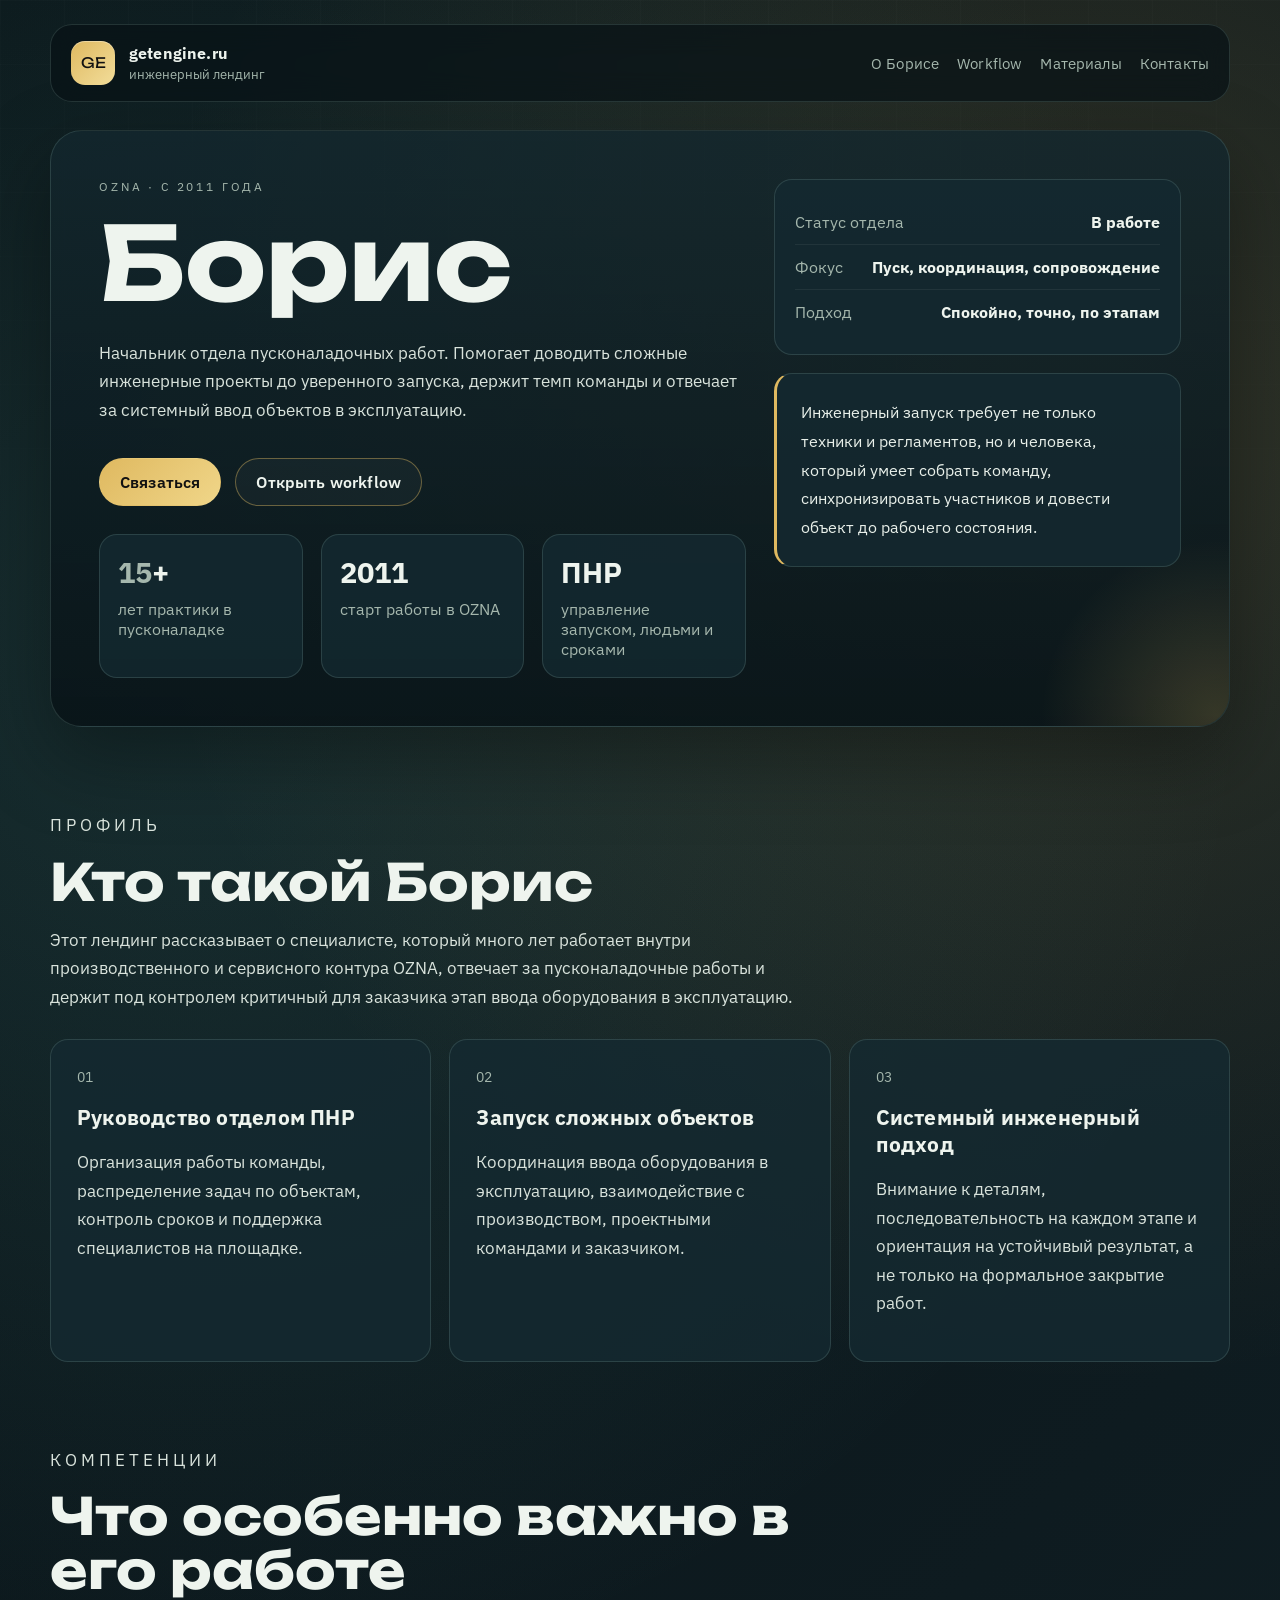
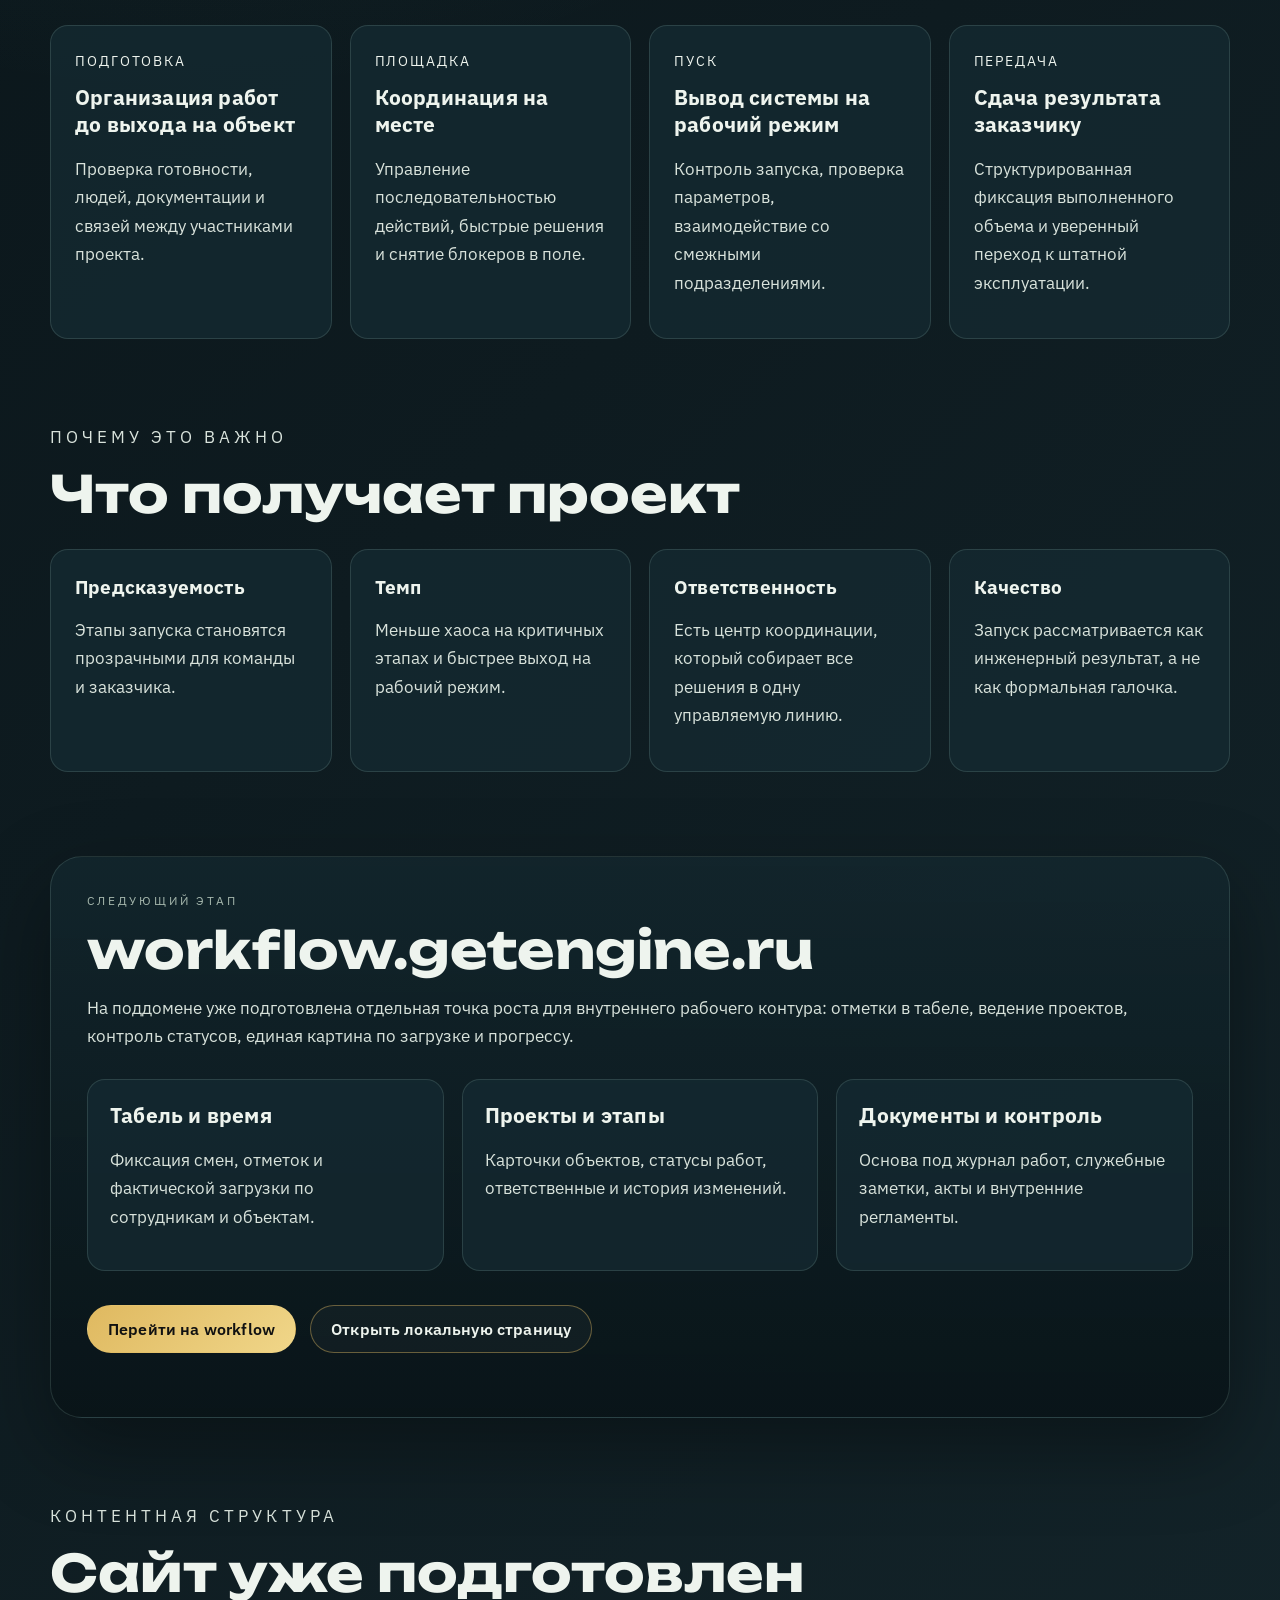
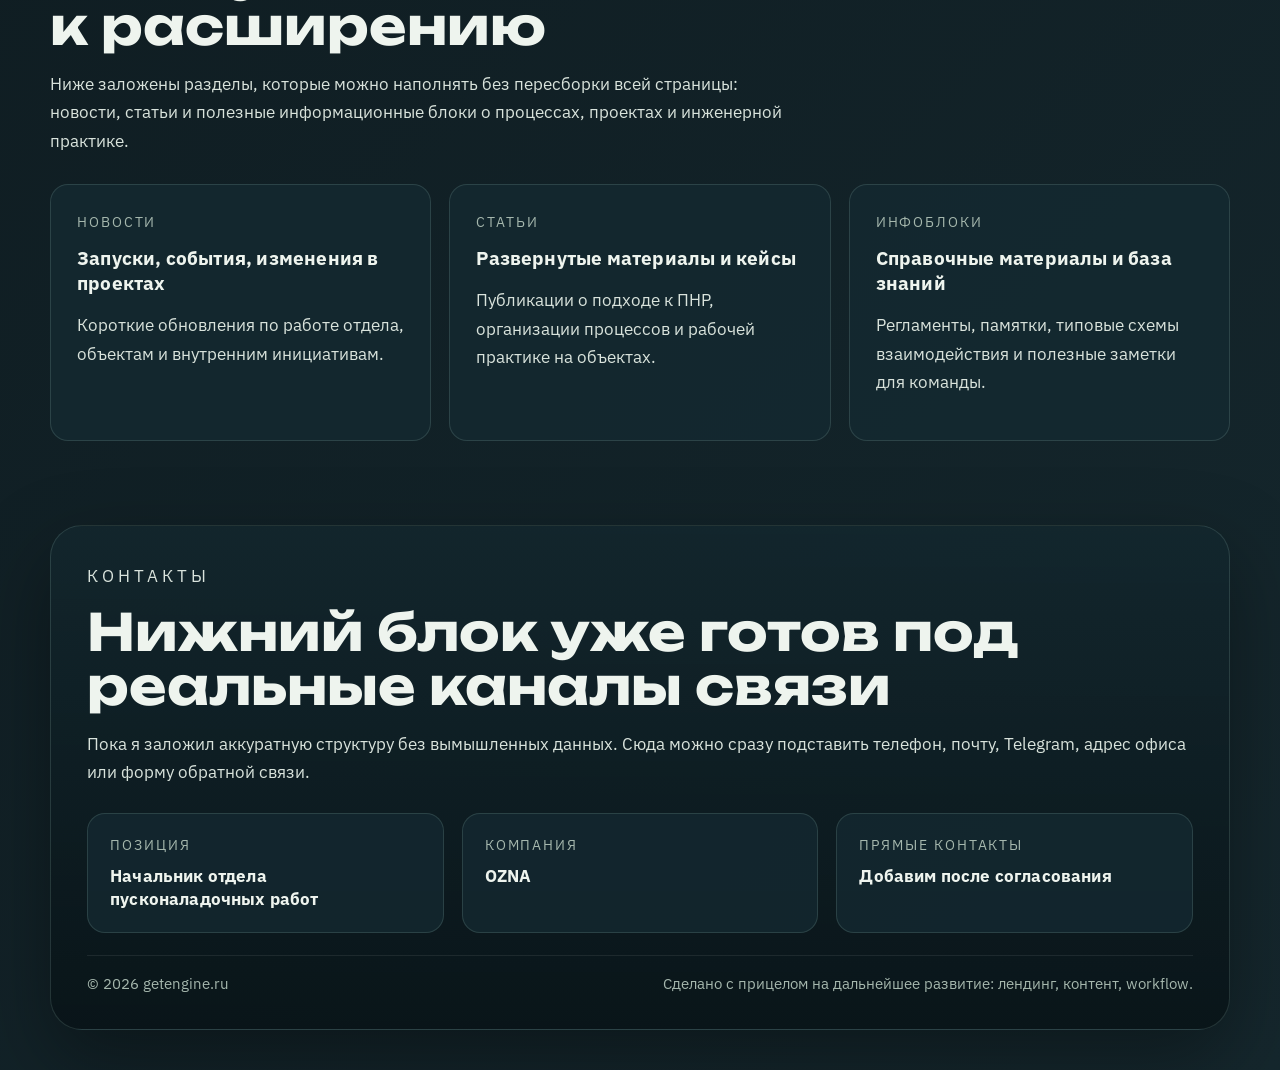
==== index.html @ 5fe5ee93 "Initial landing site for getengine.ru" ====
<!DOCTYPE html>
<html lang="ru">
<head>
  <meta charset="UTF-8">
  <meta name="viewport" content="width=device-width, initial-scale=1.0">
  <title>Борис | Пусконаладочные работы в OZNA</title>
  <meta
    name="description"
    content="Лендинг о Борисе, начальнике отдела пусконаладочных работ OZNA. Опыт с 2011 года, запуск объектов, координация ПНР и развитие цифрового workflow."
  >
  <meta name="theme-color" content="#0c1a1e">
  <link rel="preconnect" href="https://fonts.googleapis.com">
  <link rel="preconnect" href="https://fonts.gstatic.com" crossorigin>
  <link
    href="https://fonts.googleapis.com/css2?family=IBM+Plex+Sans:wght@400;500;600;700&family=Unbounded:wght@500;700&display=swap"
    rel="stylesheet"
  >
  <link rel="stylesheet" href="/styles.css">
</head>
<body>
  <div class="site-shell">
    <header class="topbar">
      <a class="brand" href="#hero">
        <span class="brand-mark">GE</span>
        <span>
          <strong>getengine.ru</strong>
          <small>инженерный лендинг</small>
        </span>
      </a>
      <nav class="topnav">
        <a href="#about">О Борисе</a>
        <a href="#workflow">Workflow</a>
        <a href="#content">Материалы</a>
        <a href="#contacts">Контакты</a>
      </nav>
    </header>

    <main>
      <section class="hero panel" id="hero">
        <div class="hero-copy">
          <p class="eyebrow">OZNA · c 2011 года</p>
          <h1>Борис</h1>
          <p class="hero-lead">
            Начальник отдела пусконаладочных работ. Помогает доводить сложные инженерные проекты
            до уверенного запуска, держит темп команды и отвечает за системный ввод объектов в эксплуатацию.
          </p>
          <div class="hero-actions">
            <a class="button button-primary" href="#contacts">Связаться</a>
            <a class="button button-secondary" href="https://workflow.getengine.ru">Открыть workflow</a>
          </div>
          <div class="hero-meta">
            <article class="stat-card">
              <strong><span data-experience>15</span>+</strong>
              <span>лет практики в пусконаладке</span>
            </article>
            <article class="stat-card">
              <strong>2011</strong>
              <span>старт работы в OZNA</span>
            </article>
            <article class="stat-card">
              <strong>ПНР</strong>
              <span>управление запуском, людьми и сроками</span>
            </article>
          </div>
        </div>

        <aside class="hero-panel">
          <div class="signal-grid">
            <div class="signal-row">
              <span>Статус отдела</span>
              <strong>В работе</strong>
            </div>
            <div class="signal-row">
              <span>Фокус</span>
              <strong>Пуск, координация, сопровождение</strong>
            </div>
            <div class="signal-row">
              <span>Подход</span>
              <strong>Спокойно, точно, по этапам</strong>
            </div>
          </div>

          <div class="quote-card">
            <p>
              Инженерный запуск требует не только техники и регламентов, но и человека, который
              умеет собрать команду, синхронизировать участников и довести объект до рабочего состояния.
            </p>
          </div>
        </aside>
      </section>

      <section class="section" id="about">
        <div class="section-heading reveal">
          <p class="eyebrow">Профиль</p>
          <h2>Кто такой Борис</h2>
          <p>
            Этот лендинг рассказывает о специалисте, который много лет работает внутри производственного
            и сервисного контура OZNA, отвечает за пусконаладочные работы и держит под контролем критичный
            для заказчика этап ввода оборудования в эксплуатацию.
          </p>
        </div>

        <div class="card-grid card-grid-three">
          <article class="feature-card reveal">
            <span class="card-index">01</span>
            <h3>Руководство отделом ПНР</h3>
            <p>
              Организация работы команды, распределение задач по объектам, контроль сроков и поддержка
              специалистов на площадке.
            </p>
          </article>
          <article class="feature-card reveal">
            <span class="card-index">02</span>
            <h3>Запуск сложных объектов</h3>
            <p>
              Координация ввода оборудования в эксплуатацию, взаимодействие с производством, проектными
              командами и заказчиком.
            </p>
          </article>
          <article class="feature-card reveal">
            <span class="card-index">03</span>
            <h3>Системный инженерный подход</h3>
            <p>
              Внимание к деталям, последовательность на каждом этапе и ориентация на устойчивый результат,
              а не только на формальное закрытие работ.
            </p>
          </article>
        </div>
      </section>

      <section class="section section-accent">
        <div class="section-heading reveal">
          <p class="eyebrow">Компетенции</p>
          <h2>Что особенно важно в его работе</h2>
        </div>

        <div class="timeline">
          <article class="timeline-card reveal">
            <span>Подготовка</span>
            <h3>Организация работ до выхода на объект</h3>
            <p>Проверка готовности, людей, документации и связей между участниками проекта.</p>
          </article>
          <article class="timeline-card reveal">
            <span>Площадка</span>
            <h3>Координация на месте</h3>
            <p>Управление последовательностью действий, быстрые решения и снятие блокеров в поле.</p>
          </article>
          <article class="timeline-card reveal">
            <span>Пуск</span>
            <h3>Вывод системы на рабочий режим</h3>
            <p>Контроль запуска, проверка параметров, взаимодействие со смежными подразделениями.</p>
          </article>
          <article class="timeline-card reveal">
            <span>Передача</span>
            <h3>Сдача результата заказчику</h3>
            <p>Структурированная фиксация выполненного объема и уверенный переход к штатной эксплуатации.</p>
          </article>
        </div>
      </section>

      <section class="section">
        <div class="section-heading reveal">
          <p class="eyebrow">Почему это важно</p>
          <h2>Что получает проект</h2>
        </div>

        <div class="result-grid">
          <article class="result-card reveal">
            <strong>Предсказуемость</strong>
            <p>Этапы запуска становятся прозрачными для команды и заказчика.</p>
          </article>
          <article class="result-card reveal">
            <strong>Темп</strong>
            <p>Меньше хаоса на критичных этапах и быстрее выход на рабочий режим.</p>
          </article>
          <article class="result-card reveal">
            <strong>Ответственность</strong>
            <p>Есть центр координации, который собирает все решения в одну управляемую линию.</p>
          </article>
          <article class="result-card reveal">
            <strong>Качество</strong>
            <p>Запуск рассматривается как инженерный результат, а не как формальная галочка.</p>
          </article>
        </div>
      </section>

      <section class="section workflow-section panel reveal" id="workflow">
        <div>
          <p class="eyebrow">Следующий этап</p>
          <h2>workflow.getengine.ru</h2>
          <p class="workflow-lead">
            На поддомене уже подготовлена отдельная точка роста для внутреннего рабочего контура:
            отметки в табеле, ведение проектов, контроль статусов, единая картина по загрузке и прогрессу.
          </p>
        </div>

        <div class="workflow-grid">
          <article>
            <h3>Табель и время</h3>
            <p>Фиксация смен, отметок и фактической загрузки по сотрудникам и объектам.</p>
          </article>
          <article>
            <h3>Проекты и этапы</h3>
            <p>Карточки объектов, статусы работ, ответственные и история изменений.</p>
          </article>
          <article>
            <h3>Документы и контроль</h3>
            <p>Основа под журнал работ, служебные заметки, акты и внутренние регламенты.</p>
          </article>
        </div>

        <div class="hero-actions">
          <a class="button button-primary" href="https://workflow.getengine.ru">Перейти на workflow</a>
          <a class="button button-secondary" href="/workflow/">Открыть локальную страницу</a>
        </div>
      </section>

      <section class="section" id="content">
        <div class="section-heading reveal">
          <p class="eyebrow">Контентная структура</p>
          <h2>Сайт уже подготовлен к расширению</h2>
          <p>
            Ниже заложены разделы, которые можно наполнять без пересборки всей страницы: новости,
            статьи и полезные информационные блоки о процессах, проектах и инженерной практике.
          </p>
        </div>

        <div class="card-grid">
          <a class="content-card reveal" href="/news/">
            <span>Новости</span>
            <strong>Запуски, события, изменения в проектах</strong>
            <p>Короткие обновления по работе отдела, объектам и внутренним инициативам.</p>
          </a>
          <a class="content-card reveal" href="/articles/">
            <span>Статьи</span>
            <strong>Развернутые материалы и кейсы</strong>
            <p>Публикации о подходе к ПНР, организации процессов и рабочей практике на объектах.</p>
          </a>
          <a class="content-card reveal" href="/info/">
            <span>Инфоблоки</span>
            <strong>Справочные материалы и база знаний</strong>
            <p>Регламенты, памятки, типовые схемы взаимодействия и полезные заметки для команды.</p>
          </a>
        </div>
      </section>
    </main>

    <footer class="footer panel" id="contacts">
      <div>
        <p class="eyebrow">Контакты</p>
        <h2>Нижний блок уже готов под реальные каналы связи</h2>
        <p>
          Пока я заложил аккуратную структуру без вымышленных данных. Сюда можно сразу подставить
          телефон, почту, Telegram, адрес офиса или форму обратной связи.
        </p>
      </div>

      <div class="contact-grid">
        <article>
          <span>Позиция</span>
          <strong>Начальник отдела пусконаладочных работ</strong>
        </article>
        <article>
          <span>Компания</span>
          <strong><a href="https://ozna.ru">OZNA</a></strong>
        </article>
        <article>
          <span>Прямые контакты</span>
          <strong>Добавим после согласования</strong>
        </article>
      </div>

      <div class="footer-bottom">
        <span>© <span data-year>2026</span> getengine.ru</span>
        <span>Сделано с прицелом на дальнейшее развитие: лендинг, контент, workflow.</span>
      </div>
    </footer>
  </div>

  <script src="/script.js"></script>
</body>
</html>
---- styles.css ----
@import url("https://fonts.googleapis.com/css2?family=IBM+Plex+Sans:wght@400;500;600;700&family=Unbounded:wght@500;700&display=swap");

:root {
  --bg: #081216;
  --bg-soft: #0f1d22;
  --panel: rgba(12, 28, 33, 0.82);
  --panel-strong: rgba(10, 23, 27, 0.96);
  --card: rgba(20, 42, 49, 0.8);
  --line: rgba(157, 196, 181, 0.18);
  --line-strong: rgba(223, 185, 96, 0.42);
  --text: #eef4ee;
  --muted: #a5b7ad;
  --accent: #dfb960;
  --accent-deep: #9c6b12;
  --teal: #70d0c1;
  --shadow: 0 30px 80px rgba(0, 0, 0, 0.35);
  --radius-xl: 32px;
  --radius-lg: 24px;
  --radius-md: 18px;
  --container: min(1180px, calc(100vw - 40px));
}

* {
  box-sizing: border-box;
}

html {
  scroll-behavior: smooth;
}

body {
  margin: 0;
  font-family: "IBM Plex Sans", sans-serif;
  color: var(--text);
  background:
    radial-gradient(circle at 15% 15%, rgba(112, 208, 193, 0.14), transparent 28%),
    radial-gradient(circle at 85% 10%, rgba(223, 185, 96, 0.18), transparent 24%),
    linear-gradient(135deg, #081216 0%, #0e1b20 46%, #15272d 100%);
  min-height: 100vh;
}

body::before {
  content: "";
  position: fixed;
  inset: 0;
  background-image:
    linear-gradient(rgba(255, 255, 255, 0.03) 1px, transparent 1px),
    linear-gradient(90deg, rgba(255, 255, 255, 0.03) 1px, transparent 1px);
  background-size: 64px 64px;
  mask-image: linear-gradient(to bottom, rgba(0, 0, 0, 0.45), transparent 90%);
  pointer-events: none;
}

a {
  color: inherit;
  text-decoration: none;
}

.site-shell {
  width: var(--container);
  margin: 0 auto;
  padding: 24px 0 40px;
}

.topbar {
  position: sticky;
  top: 16px;
  z-index: 20;
  display: flex;
  align-items: center;
  justify-content: space-between;
  gap: 24px;
  padding: 16px 20px;
  margin-bottom: 28px;
  background: rgba(8, 18, 22, 0.7);
  border: 1px solid var(--line);
  backdrop-filter: blur(14px);
  border-radius: 22px;
}

.brand {
  display: inline-flex;
  align-items: center;
  gap: 14px;
}

.brand strong,
.topnav a,
.button,
.content-card strong,
.feature-card h3,
.timeline-card h3,
.result-card strong,
.workflow-grid h3,
.contact-grid strong {
  letter-spacing: 0.01em;
}

.brand span:last-child {
  display: grid;
  gap: 2px;
}

.brand small,
.topnav a,
.eyebrow,
.signal-row span,
.stat-card span,
.card-index,
.content-card span,
.contact-grid span,
.footer-bottom {
  color: var(--muted);
}

.brand-mark {
  width: 44px;
  height: 44px;
  border-radius: 14px;
  display: grid;
  place-items: center;
  font-family: "Unbounded", sans-serif;
  font-size: 0.9rem;
  color: #111;
  background: linear-gradient(135deg, var(--accent), #f2dd9a);
  box-shadow: inset 0 1px 0 rgba(255, 255, 255, 0.35);
}

.topnav {
  display: flex;
  flex-wrap: wrap;
  gap: 18px;
}

.topnav a {
  font-size: 0.95rem;
}

.panel {
  background: linear-gradient(180deg, rgba(19, 39, 46, 0.8), rgba(9, 20, 24, 0.92));
  border: 1px solid var(--line);
  box-shadow: var(--shadow);
}

.hero {
  display: grid;
  grid-template-columns: minmax(0, 1.35fr) minmax(320px, 0.85fr);
  gap: 28px;
  padding: 48px;
  border-radius: var(--radius-xl);
  overflow: hidden;
  position: relative;
}

.hero::after {
  content: "";
  position: absolute;
  inset: auto -15% -30% auto;
  width: 380px;
  height: 380px;
  background: radial-gradient(circle, rgba(223, 185, 96, 0.2), transparent 65%);
  pointer-events: none;
}

.hero-copy,
.hero-panel,
.footer,
.workflow-section {
  position: relative;
  z-index: 1;
}

.eyebrow {
  text-transform: uppercase;
  letter-spacing: 0.24em;
  font-size: 0.74rem;
  margin: 0 0 16px;
}

h1,
h2 {
  font-family: "Unbounded", sans-serif;
  line-height: 1.04;
  margin: 0;
}

h1 {
  font-size: clamp(3.2rem, 8vw, 6.5rem);
  margin-bottom: 22px;
}

h2 {
  font-size: clamp(2rem, 4vw, 3.4rem);
  margin-bottom: 14px;
}

.hero-lead,
.section-heading p,
.feature-card p,
.timeline-card p,
.result-card p,
.workflow-lead,
.workflow-grid p,
.content-card p,
.footer p {
  font-size: 1.05rem;
  line-height: 1.7;
  color: #d9e3dc;
}

.hero-actions {
  display: flex;
  flex-wrap: wrap;
  gap: 14px;
  margin: 34px 0 28px;
}

.button {
  display: inline-flex;
  align-items: center;
  justify-content: center;
  min-height: 48px;
  padding: 0 20px;
  border-radius: 999px;
  border: 1px solid transparent;
  font-weight: 600;
  transition: transform 0.25s ease, border-color 0.25s ease, background 0.25s ease;
}

.button:hover {
  transform: translateY(-2px);
}

.button-primary {
  color: #111;
  background: linear-gradient(135deg, var(--accent), #f0d689);
}

.button-secondary {
  border-color: var(--line-strong);
  background: rgba(255, 255, 255, 0.03);
}

.hero-meta,
.card-grid,
.contact-grid,
.workflow-grid,
.result-grid {
  display: grid;
  gap: 18px;
}

.hero-meta {
  grid-template-columns: repeat(3, minmax(0, 1fr));
}

.stat-card,
.feature-card,
.timeline-card,
.result-card,
.content-card,
.contact-grid article,
.signal-grid,
.quote-card,
.workflow-grid article {
  background: var(--card);
  border: 1px solid var(--line);
  border-radius: var(--radius-md);
}

.stat-card {
  padding: 18px;
}

.stat-card strong {
  display: block;
  font-size: 1.8rem;
  margin-bottom: 8px;
}

.hero-panel {
  display: grid;
  gap: 18px;
  align-content: start;
}

.signal-grid {
  padding: 20px;
}

.signal-row {
  display: flex;
  align-items: baseline;
  justify-content: space-between;
  gap: 14px;
  padding: 12px 0;
  border-bottom: 1px solid rgba(255, 255, 255, 0.06);
}

.signal-row:last-child {
  border-bottom: 0;
}

.signal-row strong {
  text-align: right;
}

.quote-card {
  padding: 24px;
  border-left: 3px solid var(--accent);
}

.quote-card p {
  margin: 0;
  line-height: 1.8;
  color: #e9f0ea;
}

.section {
  padding: 84px 0 0;
}

.section-heading {
  max-width: 760px;
  margin-bottom: 28px;
}

.card-grid {
  grid-template-columns: repeat(3, minmax(0, 1fr));
}

.feature-card,
.content-card {
  padding: 26px;
}

.card-index {
  display: inline-block;
  margin-bottom: 18px;
  font-size: 0.85rem;
}

.feature-card h3,
.timeline-card h3,
.workflow-grid h3 {
  margin: 0 0 12px;
  font-size: 1.3rem;
}

.timeline {
  display: grid;
  grid-template-columns: repeat(4, minmax(0, 1fr));
  gap: 18px;
}

.timeline-card {
  padding: 24px;
  min-height: 100%;
}

.timeline-card span,
.content-card span {
  display: inline-block;
  margin-bottom: 14px;
  font-size: 0.85rem;
  text-transform: uppercase;
  letter-spacing: 0.14em;
}

.result-grid {
  grid-template-columns: repeat(4, minmax(0, 1fr));
}

.result-card {
  padding: 24px;
}

.result-card strong {
  display: block;
  margin-bottom: 10px;
  font-size: 1.2rem;
}

.workflow-section {
  border-radius: var(--radius-xl);
  padding: 36px;
  margin-top: 84px;
}

.workflow-grid {
  grid-template-columns: repeat(3, minmax(0, 1fr));
  margin-top: 28px;
}

.workflow-grid article {
  padding: 22px;
}

.content-card {
  display: block;
  transition: transform 0.28s ease, border-color 0.28s ease, background 0.28s ease;
}

.content-card:hover {
  transform: translateY(-4px);
  border-color: var(--line-strong);
  background: rgba(28, 55, 64, 0.84);
}

.content-card strong {
  display: block;
  font-size: 1.2rem;
  margin-bottom: 12px;
  color: var(--text);
}

.footer {
  margin-top: 84px;
  padding: 36px;
  border-radius: var(--radius-xl);
}

.contact-grid {
  grid-template-columns: repeat(3, minmax(0, 1fr));
  margin: 26px 0 22px;
}

.contact-grid article {
  padding: 22px;
}

.contact-grid span {
  display: block;
  margin-bottom: 10px;
  font-size: 0.86rem;
  text-transform: uppercase;
  letter-spacing: 0.14em;
}

.contact-grid strong {
  display: block;
  font-size: 1.08rem;
}

.footer-bottom {
  display: flex;
  flex-wrap: wrap;
  justify-content: space-between;
  gap: 12px;
  padding-top: 18px;
  border-top: 1px solid rgba(255, 255, 255, 0.08);
  font-size: 0.94rem;
}

.page-hero {
  padding: 40px;
  border-radius: var(--radius-xl);
  margin-bottom: 32px;
}

.page-links {
  display: flex;
  flex-wrap: wrap;
  gap: 12px;
  margin-top: 24px;
}

.page-grid {
  display: grid;
  grid-template-columns: repeat(3, minmax(0, 1fr));
  gap: 18px;
}

.page-card {
  padding: 24px;
  background: var(--card);
  border: 1px solid var(--line);
  border-radius: var(--radius-md);
}

.page-card h3 {
  margin: 0 0 10px;
  font-size: 1.15rem;
}

.reveal {
  opacity: 0;
  transform: translateY(24px);
  transition: opacity 0.7s ease, transform 0.7s ease;
}

.reveal.is-visible {
  opacity: 1;
  transform: translateY(0);
}

@media (max-width: 1080px) {
  .hero,
  .timeline,
  .result-grid,
  .card-grid,
  .workflow-grid,
  .contact-grid,
  .page-grid {
    grid-template-columns: repeat(2, minmax(0, 1fr));
  }

  .hero {
    padding: 38px;
  }
}

@media (max-width: 760px) {
  .site-shell {
    width: min(100vw - 24px, 100%);
    padding-top: 12px;
  }

  .topbar,
  .hero,
  .workflow-section,
  .footer,
  .page-hero {
    padding: 22px;
  }

  .topbar,
  .hero,
  .hero-meta,
  .timeline,
  .result-grid,
  .card-grid,
  .workflow-grid,
  .contact-grid,
  .page-grid {
    grid-template-columns: 1fr;
  }

  .topbar {
    position: static;
    flex-direction: column;
    align-items: flex-start;
  }

  .topnav {
    gap: 14px;
  }

  .section {
    padding-top: 68px;
  }

  h1 {
    font-size: 2.8rem;
  }

  h2 {
    font-size: 1.8rem;
  }
}

@media (prefers-reduced-motion: reduce) {
  html {
    scroll-behavior: auto;
  }

  .button,
  .content-card,
  .reveal {
    transition: none;
  }

  .reveal {
    opacity: 1;
    transform: none;
  }
}
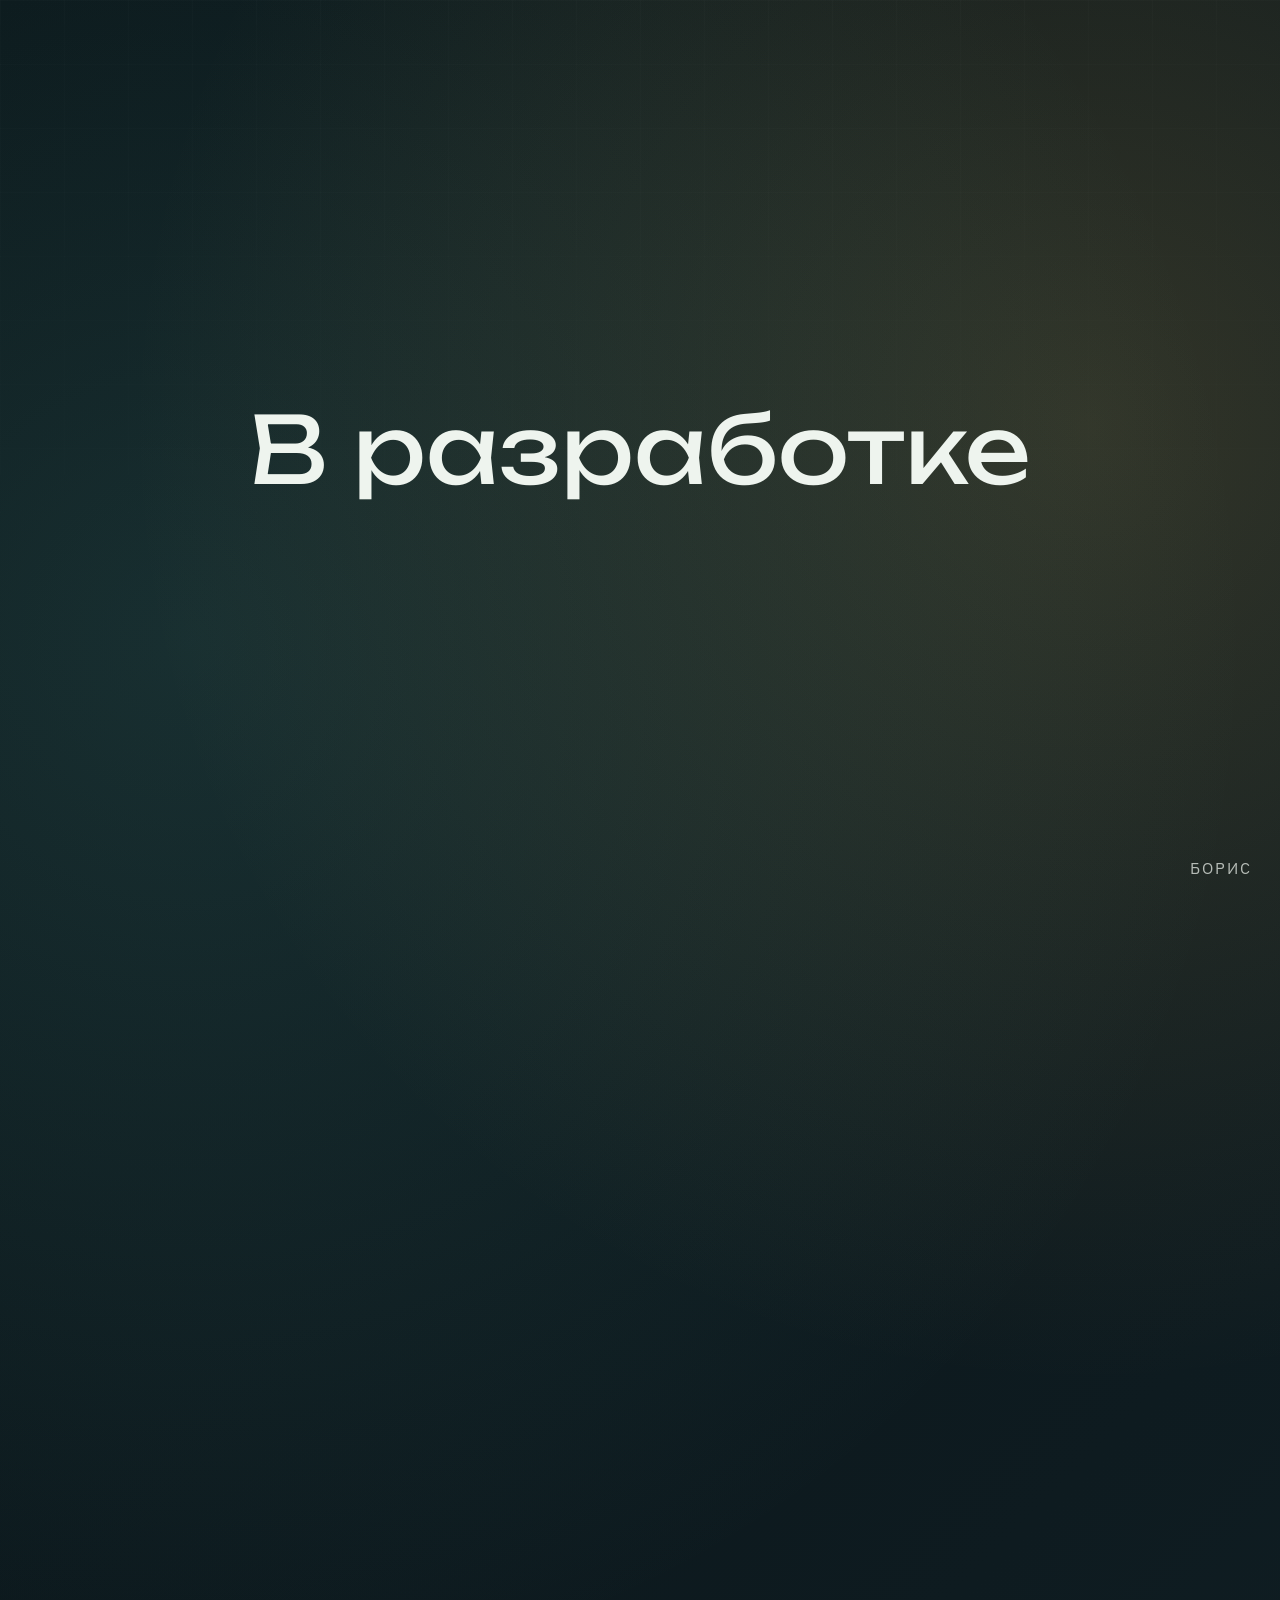
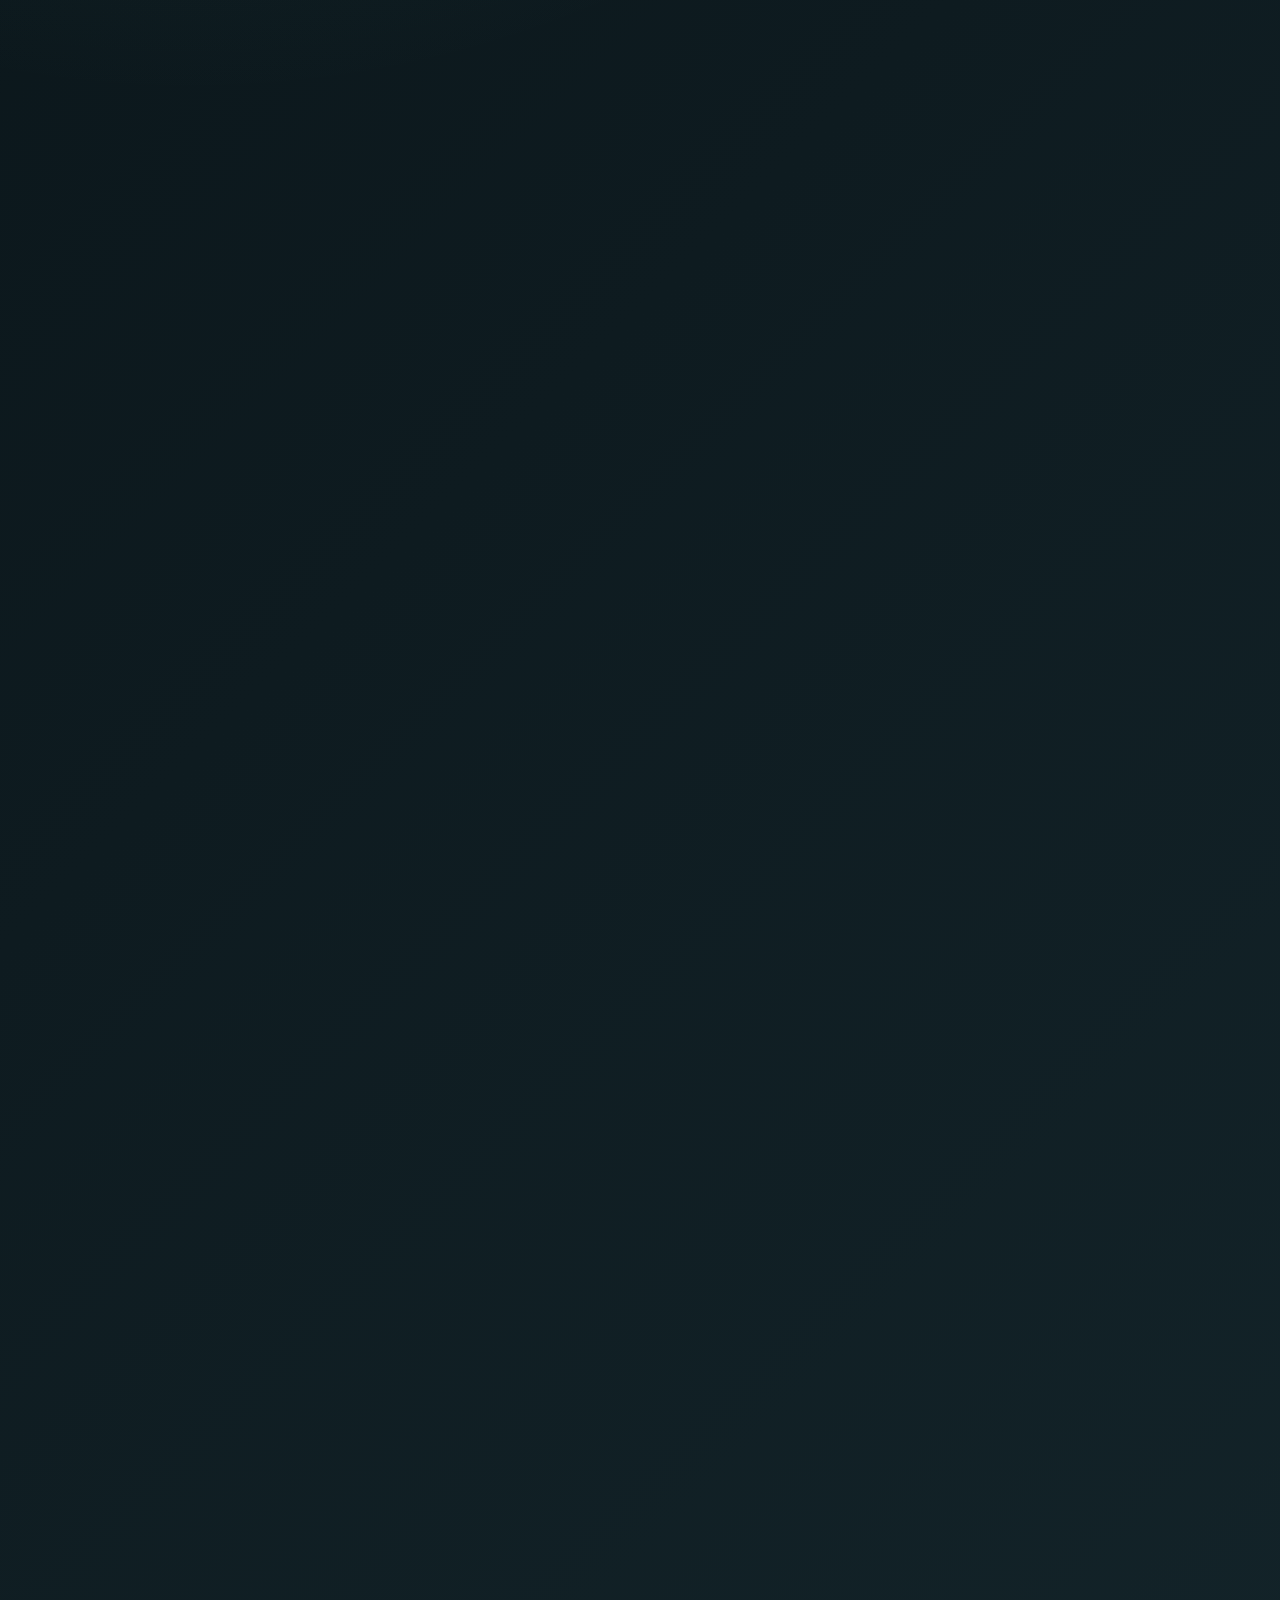
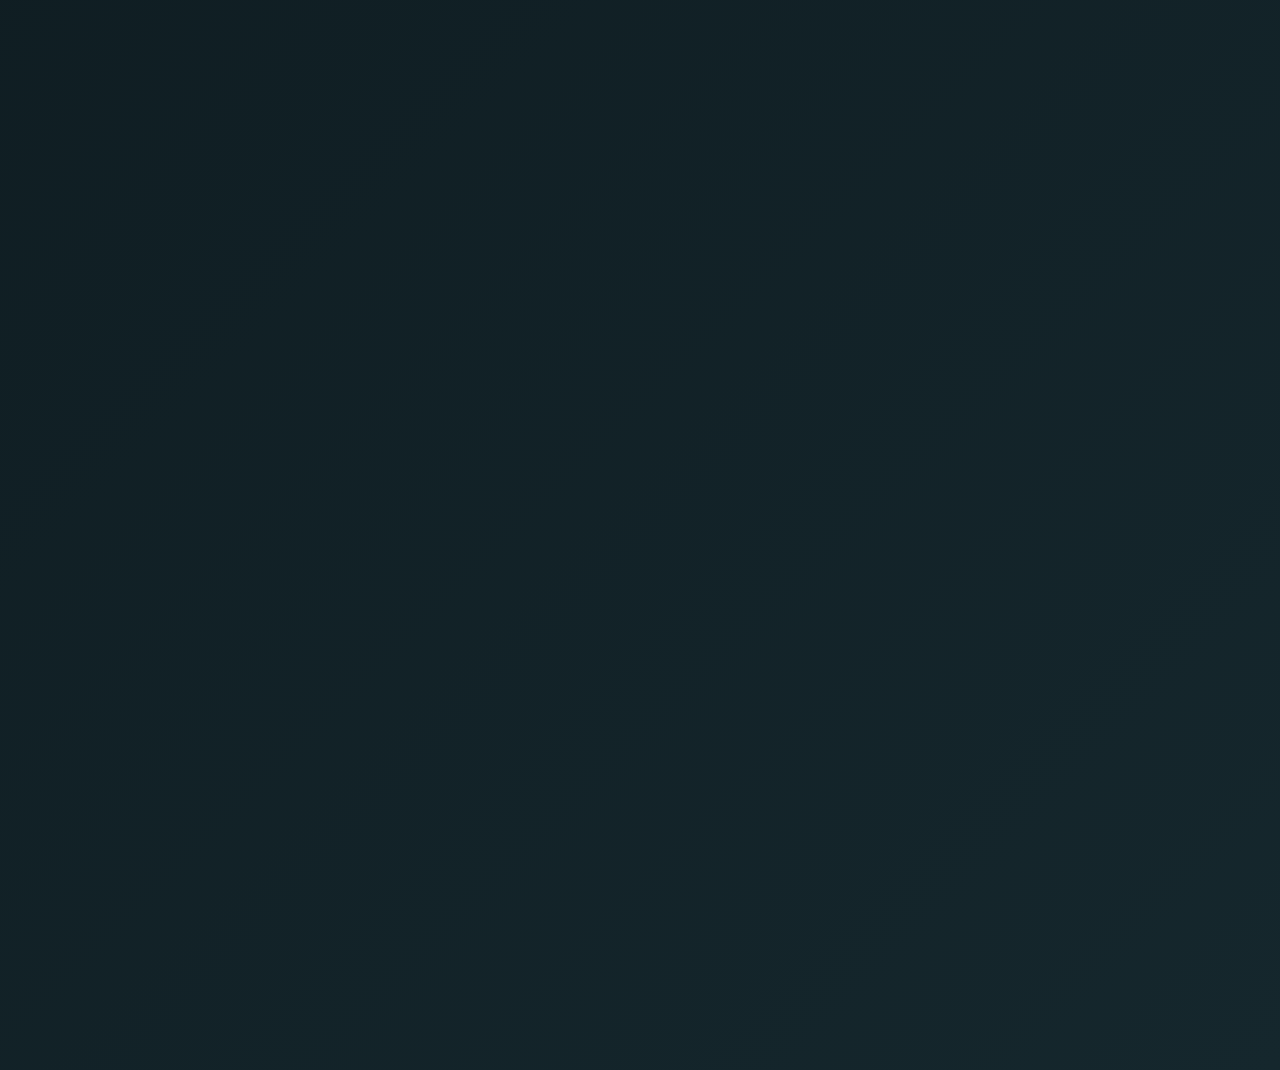
==== commit 57dd86e8: "chore: preserve local source changes from getengine.ru (2026-10-28) Source snapshot for synchronizat" ====
--- a/index.html
+++ b/index.html
@@ -17,7 +17,13 @@
   >
   <link rel="stylesheet" href="/styles.css">
 </head>
-<body>
+<body class="preview-locked">
+  <div class="preview-gate" data-preview-gate>
+    <button class="preview-gate__trigger" type="button" data-preview-trigger>
+      В разработке
+    </button>
+    <span class="preview-gate__signature">Борис</span>
+  </div>
   <div class="site-shell">
     <header class="topbar">
       <a class="brand" href="#hero">
--- a/styles.css
+++ b/styles.css
@@ -39,6 +39,10 @@
   min-height: 100vh;
 }
 
+body.preview-locked {
+  overflow: hidden;
+}
+
 body::before {
   content: "";
   position: fixed;
@@ -60,6 +64,48 @@
   width: var(--container);
   margin: 0 auto;
   padding: 24px 0 40px;
+}
+
+body.preview-locked .site-shell {
+  opacity: 0;
+  visibility: hidden;
+  pointer-events: none;
+}
+
+.preview-gate {
+  position: fixed;
+  inset: 0;
+  z-index: 50;
+  display: flex;
+  align-items: center;
+  justify-content: center;
+  padding: 24px;
+}
+
+body.preview-unlocked .preview-gate {
+  display: none;
+}
+
+.preview-gate__trigger {
+  border: 0;
+  padding: 0;
+  background: transparent;
+  color: var(--text);
+  font-family: "Unbounded", sans-serif;
+  font-size: clamp(2.4rem, 8vw, 5.8rem);
+  line-height: 1;
+  cursor: pointer;
+  text-align: center;
+}
+
+.preview-gate__signature {
+  position: absolute;
+  right: 28px;
+  bottom: 22px;
+  color: rgba(238, 244, 238, 0.72);
+  font-size: 1rem;
+  letter-spacing: 0.12em;
+  text-transform: uppercase;
 }
 
 .topbar {
